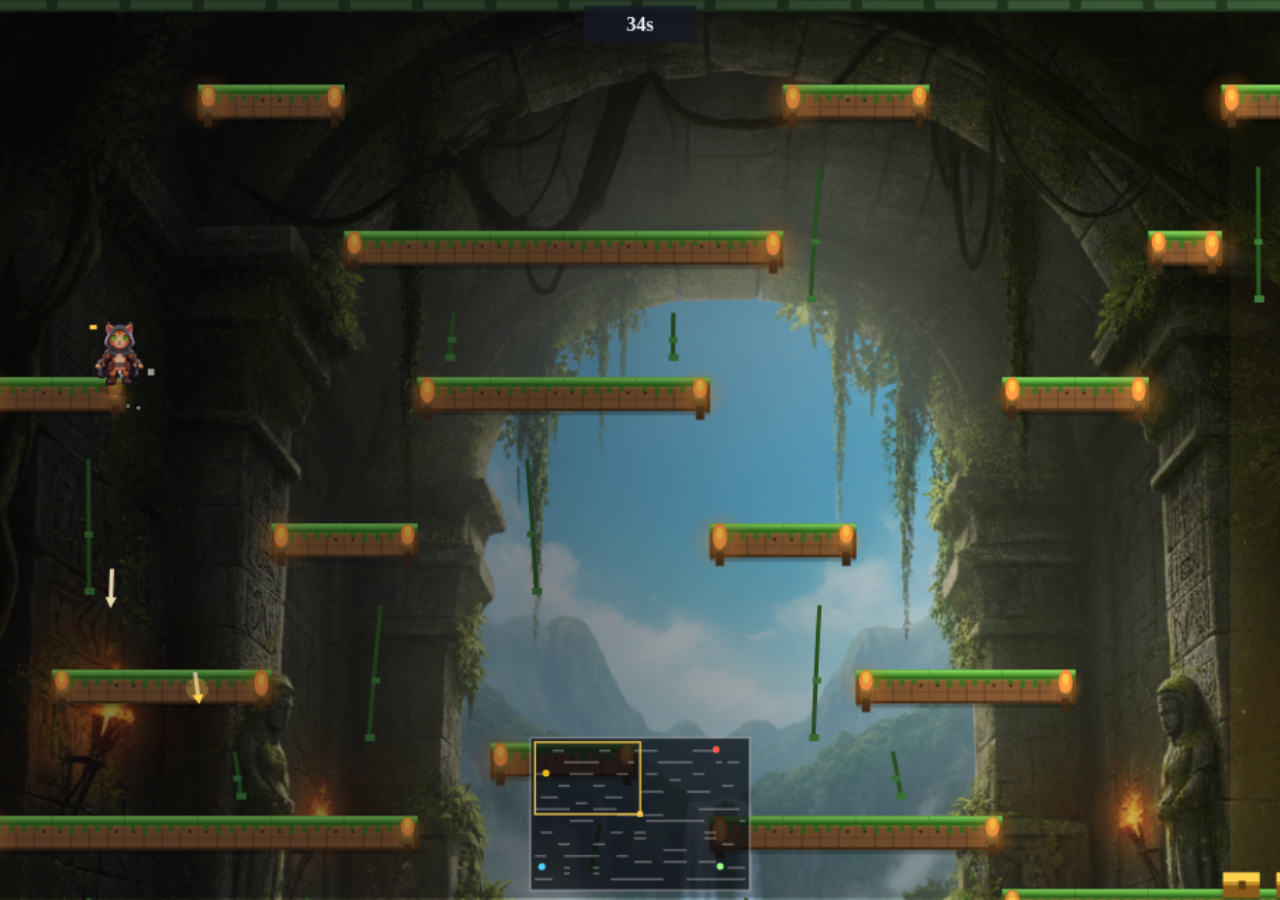
==== demo.html @ 6fd1c480 "Supervivencia: tu monito empieza EN MEDIO del mundo (la cornucopia) - En modo supervivencia el jugad" ====
<!doctype html>
<html lang="en">
<head>
<meta charset="utf-8">
<meta name="viewport" content="width=device-width,initial-scale=1">
<title>HEARTS — live gameplay</title>
<style>
  html,body{margin:0;height:100%;background:#05060f;overflow:hidden}
  #stage{position:absolute;inset:0;display:flex;align-items:center;justify-content:center}
  #game-canvas{width:100%;height:100%;display:block;object-fit:cover}
</style>
</head>
<body>
<div id="stage"><canvas id="game-canvas" width="832" height="640"></canvas></div>

<!-- motor REAL del juego (mismos archivos que index.html) -->
<script src="js/audio.js?v=142"></script>
<script src="js/sprites.js?v=142"></script>
<script src="js/mapart.js?v=142"></script>
<script src="js/themes.js?v=142"></script>
<script src="js/data.js?v=142"></script>
<script src="js/match.js?v=142"></script>
<script src="js/towerfall.js?v=142"></script>
<script>
/* DEMO EN VIVO: corre el motor REAL de HEARTS con 4 bots peleando, ciclando los 9 mundos.
   Sin login, sin HUD, sin audio — puro gameplay para grabar / mostrar en la landing. */
(function(){
  var noop=function(){};
  // silenciar audio (autoplay embebido) y desconectar el HUD (aquí no existe #hud-players)
  window.SFX  = new Proxy({}, {get:function(){ return noop; }});
  window.MUSIC= new Proxy({}, {get:function(){ return noop; }});
  if(window.KIT) window.KIT.updateHudPlayers = noop;
  try{ DATA.load(); }catch(e){}

  var cv=document.getElementById('game-canvas');
  var ECOS=['selva','tokyo','japon','volcan','grecia','china','egipto','nieve','desierto'];
  var COLORS=['#e8c11e','#ff5a4d','#4dd2ff','#9dff8a','#c77dff','#ffa64d'];
  var e=0;

  function pick(n){
    var pool=DATA.ANIMALS.slice(), out=[];
    for(var i=0;i<n && pool.length;i++){ out.push(pool.splice(Math.floor(Math.random()*pool.length),1)[0]); }
    return out;
  }
  function run(){
    var eco=ECOS[e%ECOS.length]; e++;
    var players=pick(4).map(function(a,i){
      return { name:DATA.BOT_NAMES[(i+e*3)%DATA.BOT_NAMES.length], animal:a, bot:true,
        color:COLORS[i%COLORS.length], weapon:DATA.byWeapon['bow_wood'],
        hp:DATA.ECON.LIVES, elim:false, koRound:false };
    });
    var cfg={ duration:34, minAlive:1, variant:Math.floor(Math.random()*3), rain:0 };
    try{ TOWERFALL.start(cv, players, cfg, function(){ setTimeout(run, 650); }, eco); }
    catch(err){ console.warn('demo retry', err); setTimeout(run, 1500); }
  }
  // CARGA los stickers reales (los animales) y arranca el loop infinito de partidas
  var started=false, go=function(){ if(started) return; started=true; run(); };
  Sprites.load(DATA.ANIMALS).then(go);
  setTimeout(go, 2500);   // fallback por si el server tarda
})();
</script>
</body>
</html>
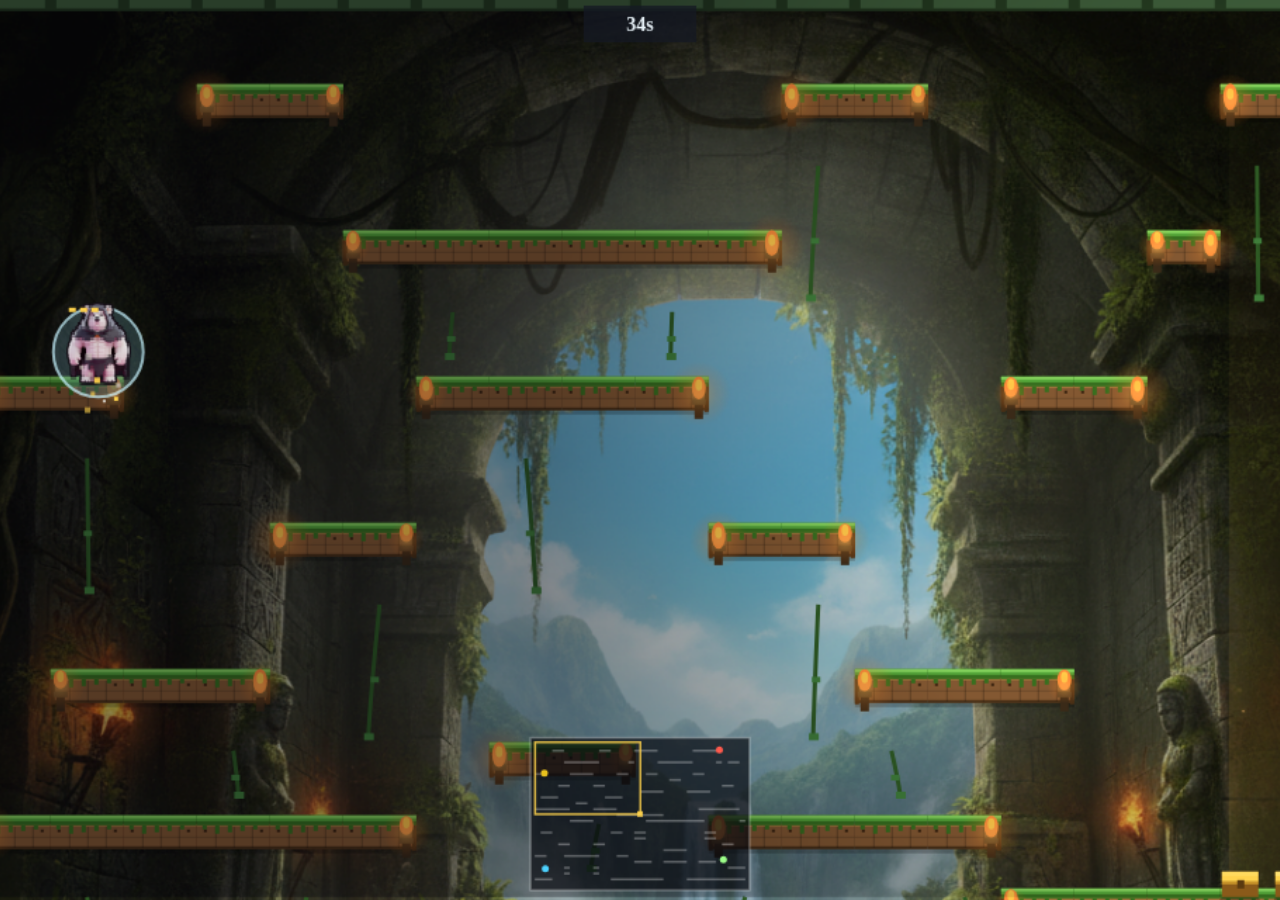
==== commit 7e32a59d: "Ruleta rediseñada estilo PREGUNTADOS (Trivia Crack) André: "la animación de la rueda es horrible, ag" ====
--- a/demo.html
+++ b/demo.html
@@ -14,13 +14,13 @@
 <div id="stage"><canvas id="game-canvas" width="832" height="640"></canvas></div>
 
 <!-- motor REAL del juego (mismos archivos que index.html) -->
-<script src="js/audio.js?v=142"></script>
-<script src="js/sprites.js?v=142"></script>
-<script src="js/mapart.js?v=142"></script>
-<script src="js/themes.js?v=142"></script>
-<script src="js/data.js?v=142"></script>
-<script src="js/match.js?v=142"></script>
-<script src="js/towerfall.js?v=142"></script>
+<script src="js/audio.js?v=146"></script>
+<script src="js/sprites.js?v=146"></script>
+<script src="js/mapart.js?v=146"></script>
+<script src="js/themes.js?v=146"></script>
+<script src="js/data.js?v=146"></script>
+<script src="js/match.js?v=146"></script>
+<script src="js/towerfall.js?v=146"></script>
 <script>
 /* DEMO EN VIVO: corre el motor REAL de HEARTS con 4 bots peleando, ciclando los 9 mundos.
    Sin login, sin HUD, sin audio — puro gameplay para grabar / mostrar en la landing. */
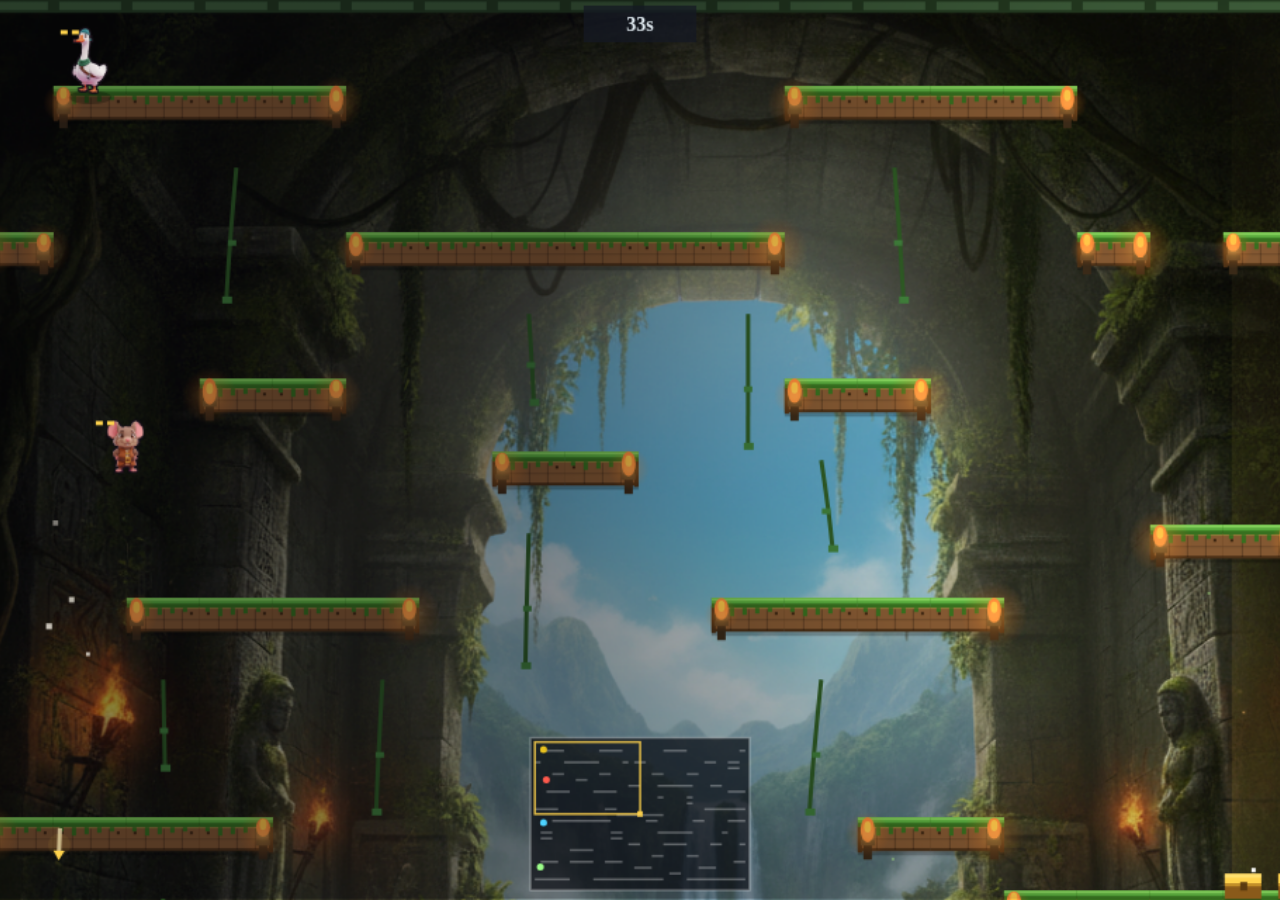
==== commit 10f59c1a: "CTF: regresa el mundo grande (cámara suave) — las paredes siguen frenando el rodeo André: "los movim" ====
--- a/demo.html
+++ b/demo.html
@@ -14,13 +14,13 @@
 <div id="stage"><canvas id="game-canvas" width="832" height="640"></canvas></div>
 
 <!-- motor REAL del juego (mismos archivos que index.html) -->
-<script src="js/audio.js?v=146"></script>
-<script src="js/sprites.js?v=146"></script>
-<script src="js/mapart.js?v=146"></script>
-<script src="js/themes.js?v=146"></script>
-<script src="js/data.js?v=146"></script>
-<script src="js/match.js?v=146"></script>
-<script src="js/towerfall.js?v=146"></script>
+<script src="js/audio.js?v=147"></script>
+<script src="js/sprites.js?v=147"></script>
+<script src="js/mapart.js?v=147"></script>
+<script src="js/themes.js?v=147"></script>
+<script src="js/data.js?v=147"></script>
+<script src="js/match.js?v=147"></script>
+<script src="js/towerfall.js?v=147"></script>
 <script>
 /* DEMO EN VIVO: corre el motor REAL de HEARTS con 4 bots peleando, ciclando los 9 mundos.
    Sin login, sin HUD, sin audio — puro gameplay para grabar / mostrar en la landing. */
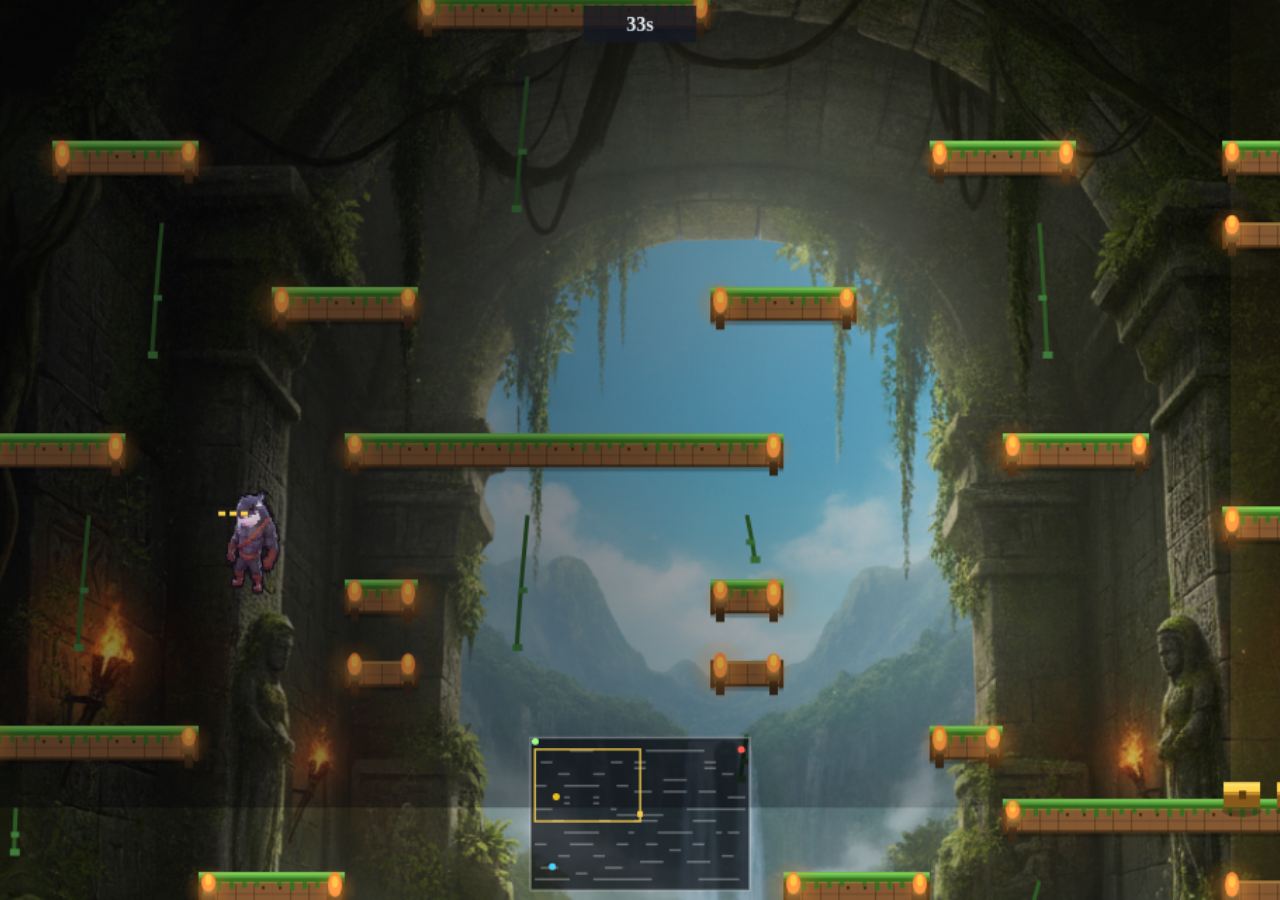
==== commit de152593: "La ruleta → MAPA DEL MUNDO con zoom (selector de arena de ¡Batalla!) André: "muestra la rueda así [m" ====
--- a/demo.html
+++ b/demo.html
@@ -14,13 +14,13 @@
 <div id="stage"><canvas id="game-canvas" width="832" height="640"></canvas></div>
 
 <!-- motor REAL del juego (mismos archivos que index.html) -->
-<script src="js/audio.js?v=147"></script>
-<script src="js/sprites.js?v=147"></script>
-<script src="js/mapart.js?v=147"></script>
-<script src="js/themes.js?v=147"></script>
-<script src="js/data.js?v=147"></script>
-<script src="js/match.js?v=147"></script>
-<script src="js/towerfall.js?v=147"></script>
+<script src="js/audio.js?v=150"></script>
+<script src="js/sprites.js?v=150"></script>
+<script src="js/mapart.js?v=150"></script>
+<script src="js/themes.js?v=150"></script>
+<script src="js/data.js?v=150"></script>
+<script src="js/match.js?v=150"></script>
+<script src="js/towerfall.js?v=150"></script>
 <script>
 /* DEMO EN VIVO: corre el motor REAL de HEARTS con 4 bots peleando, ciclando los 9 mundos.
    Sin login, sin HUD, sin audio — puro gameplay para grabar / mostrar en la landing. */
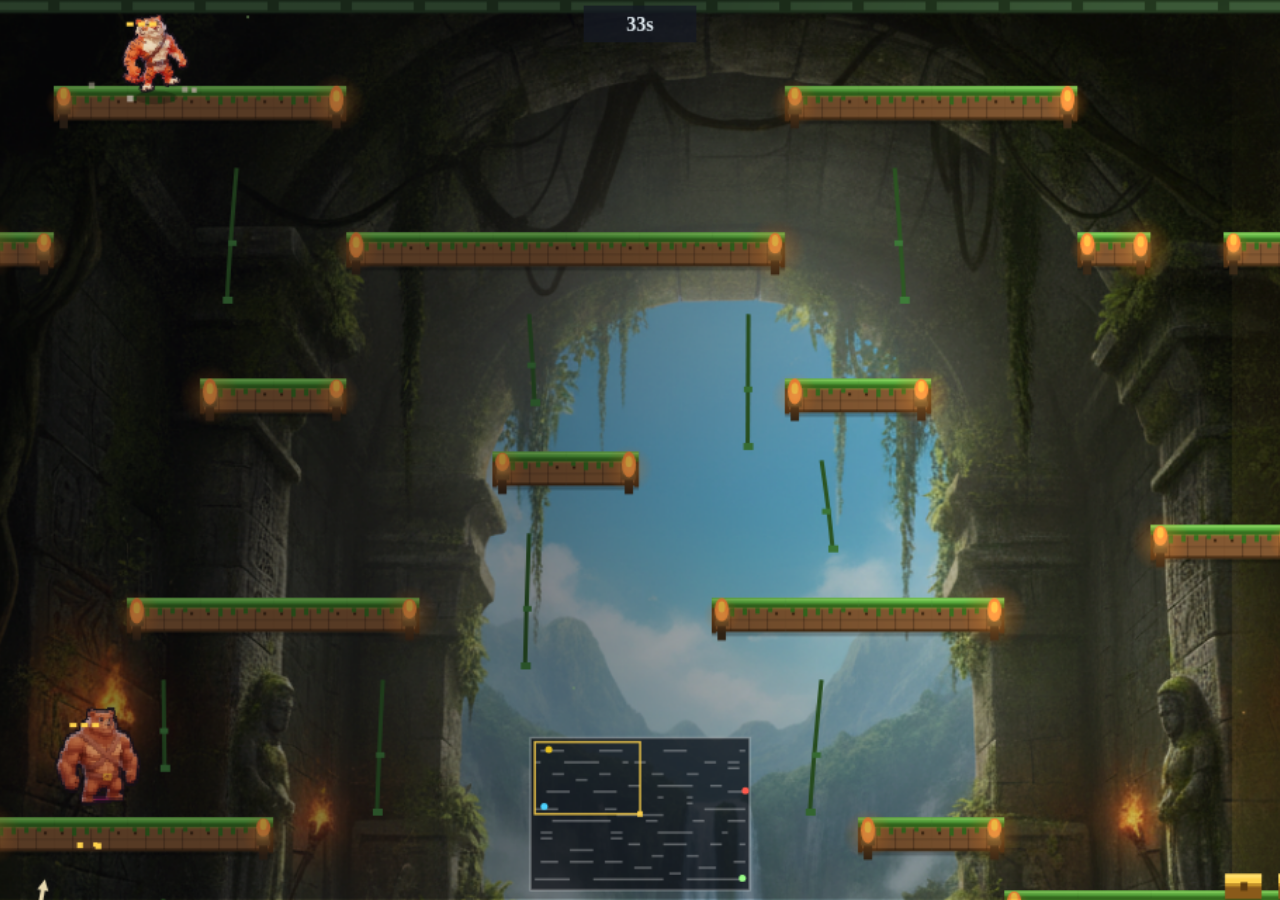
==== commit 80c2ba45: "Música ÉPICA sintetizada estilo Elden Ring (orquesta oscura WebAudio) André: "cambia la música a una" ====
--- a/demo.html
+++ b/demo.html
@@ -14,13 +14,13 @@
 <div id="stage"><canvas id="game-canvas" width="832" height="640"></canvas></div>
 
 <!-- motor REAL del juego (mismos archivos que index.html) -->
-<script src="js/audio.js?v=150"></script>
-<script src="js/sprites.js?v=150"></script>
-<script src="js/mapart.js?v=150"></script>
-<script src="js/themes.js?v=150"></script>
-<script src="js/data.js?v=150"></script>
-<script src="js/match.js?v=150"></script>
-<script src="js/towerfall.js?v=150"></script>
+<script src="js/audio.js?v=153"></script>
+<script src="js/sprites.js?v=153"></script>
+<script src="js/mapart.js?v=153"></script>
+<script src="js/themes.js?v=153"></script>
+<script src="js/data.js?v=153"></script>
+<script src="js/match.js?v=153"></script>
+<script src="js/towerfall.js?v=153"></script>
 <script>
 /* DEMO EN VIVO: corre el motor REAL de HEARTS con 4 bots peleando, ciclando los 9 mundos.
    Sin login, sin HUD, sin audio — puro gameplay para grabar / mostrar en la landing. */
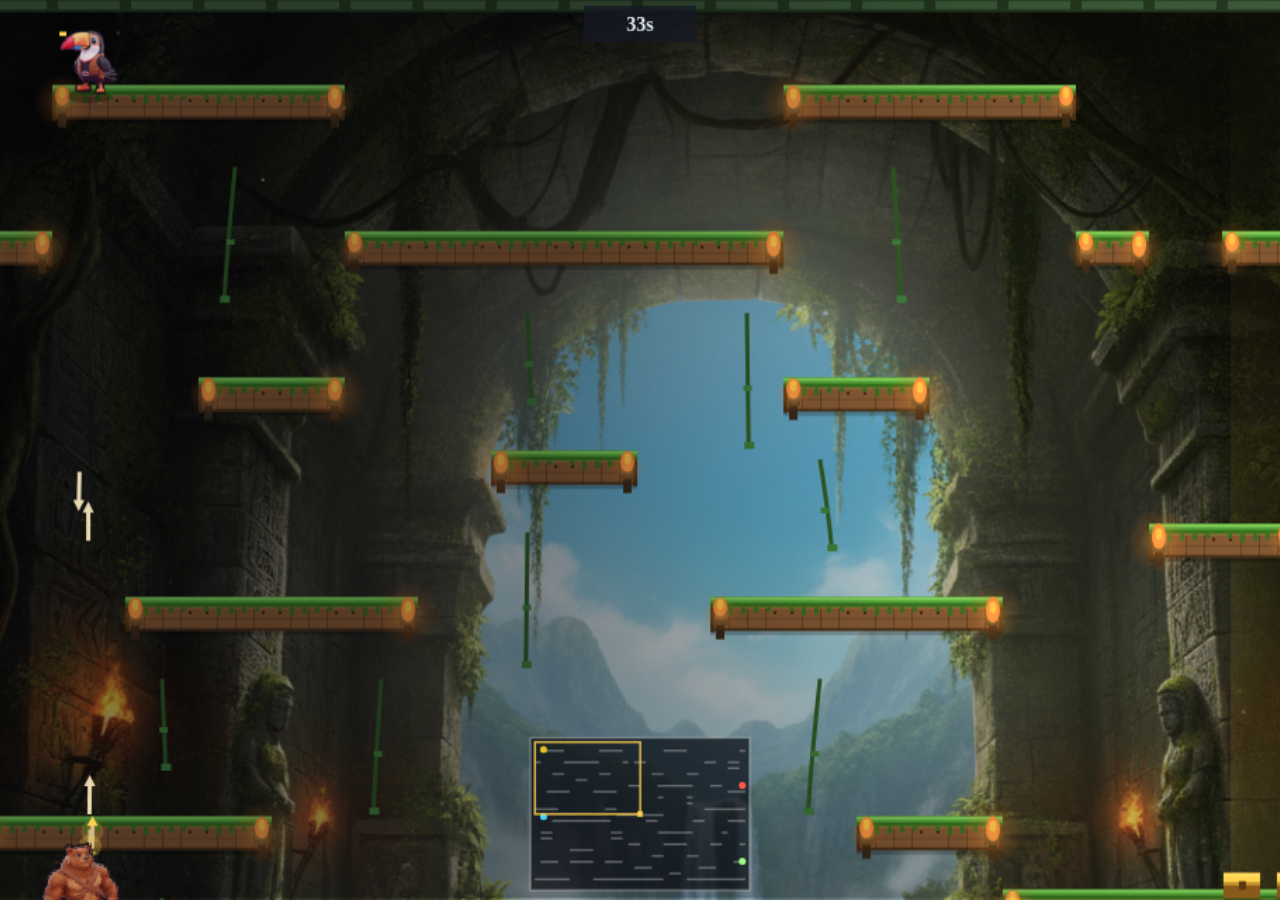
==== commit b3e75eef: "Bots mucho más competitivos (los 3 motores) André: "haz los bots mucho más competitivos".  TOWERFALL" ====
--- a/demo.html
+++ b/demo.html
@@ -14,13 +14,13 @@
 <div id="stage"><canvas id="game-canvas" width="832" height="640"></canvas></div>
 
 <!-- motor REAL del juego (mismos archivos que index.html) -->
-<script src="js/audio.js?v=153"></script>
-<script src="js/sprites.js?v=153"></script>
-<script src="js/mapart.js?v=153"></script>
-<script src="js/themes.js?v=153"></script>
-<script src="js/data.js?v=153"></script>
-<script src="js/match.js?v=153"></script>
-<script src="js/towerfall.js?v=153"></script>
+<script src="js/audio.js?v=154"></script>
+<script src="js/sprites.js?v=154"></script>
+<script src="js/mapart.js?v=154"></script>
+<script src="js/themes.js?v=154"></script>
+<script src="js/data.js?v=154"></script>
+<script src="js/match.js?v=154"></script>
+<script src="js/towerfall.js?v=154"></script>
 <script>
 /* DEMO EN VIVO: corre el motor REAL de HEARTS con 4 bots peleando, ciclando los 9 mundos.
    Sin login, sin HUD, sin audio — puro gameplay para grabar / mostrar en la landing. */
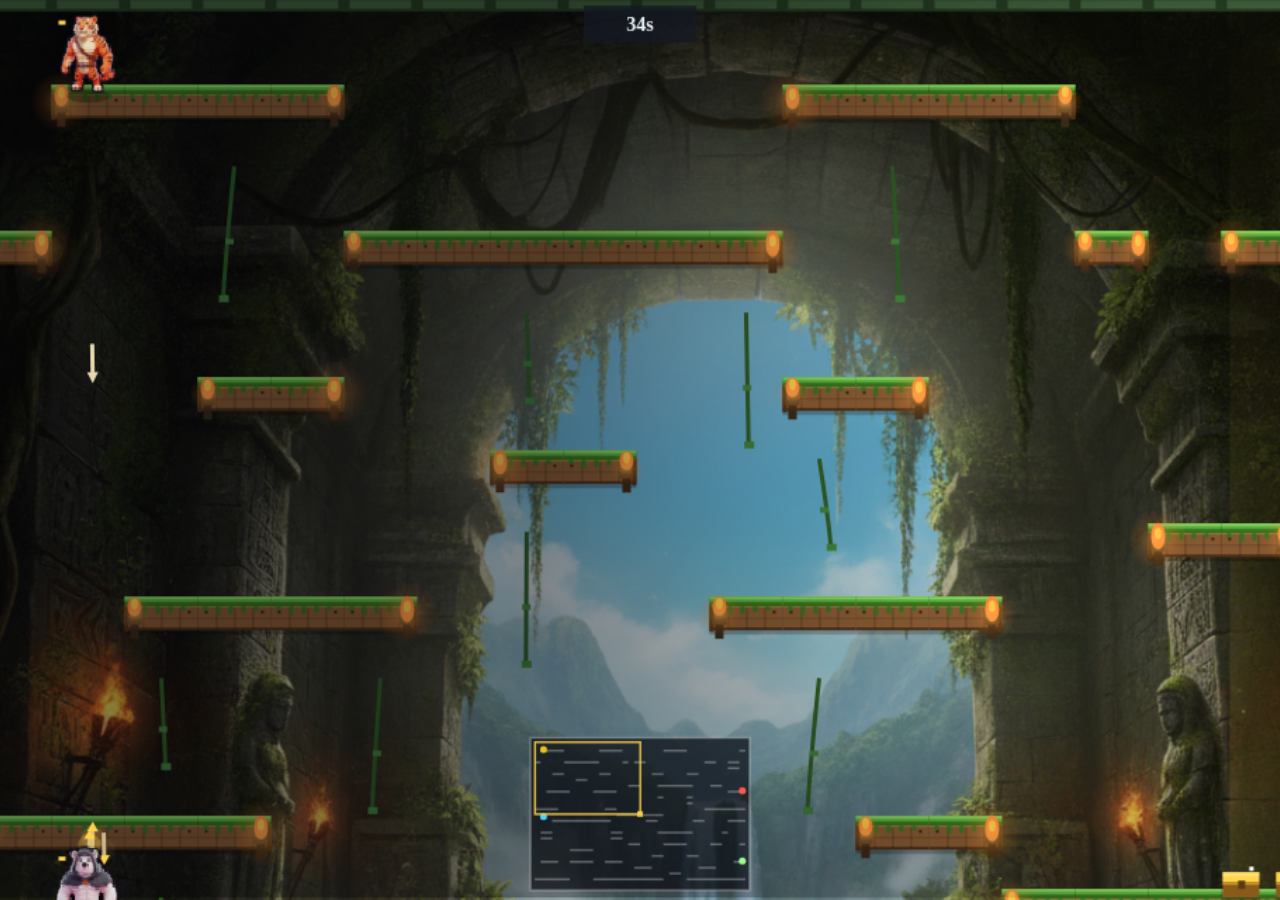
==== commit c1b46798: "Canción más larga (16 compases) + arreglo de modo trabado - Música: progresión extendida de 4 a 16 c" ====
--- a/demo.html
+++ b/demo.html
@@ -14,13 +14,13 @@
 <div id="stage"><canvas id="game-canvas" width="832" height="640"></canvas></div>
 
 <!-- motor REAL del juego (mismos archivos que index.html) -->
-<script src="js/audio.js?v=154"></script>
-<script src="js/sprites.js?v=154"></script>
-<script src="js/mapart.js?v=154"></script>
-<script src="js/themes.js?v=154"></script>
-<script src="js/data.js?v=154"></script>
-<script src="js/match.js?v=154"></script>
-<script src="js/towerfall.js?v=154"></script>
+<script src="js/audio.js?v=155"></script>
+<script src="js/sprites.js?v=155"></script>
+<script src="js/mapart.js?v=155"></script>
+<script src="js/themes.js?v=155"></script>
+<script src="js/data.js?v=155"></script>
+<script src="js/match.js?v=155"></script>
+<script src="js/towerfall.js?v=155"></script>
 <script>
 /* DEMO EN VIVO: corre el motor REAL de HEARTS con 4 bots peleando, ciclando los 9 mundos.
    Sin login, sin HUD, sin audio — puro gameplay para grabar / mostrar en la landing. */
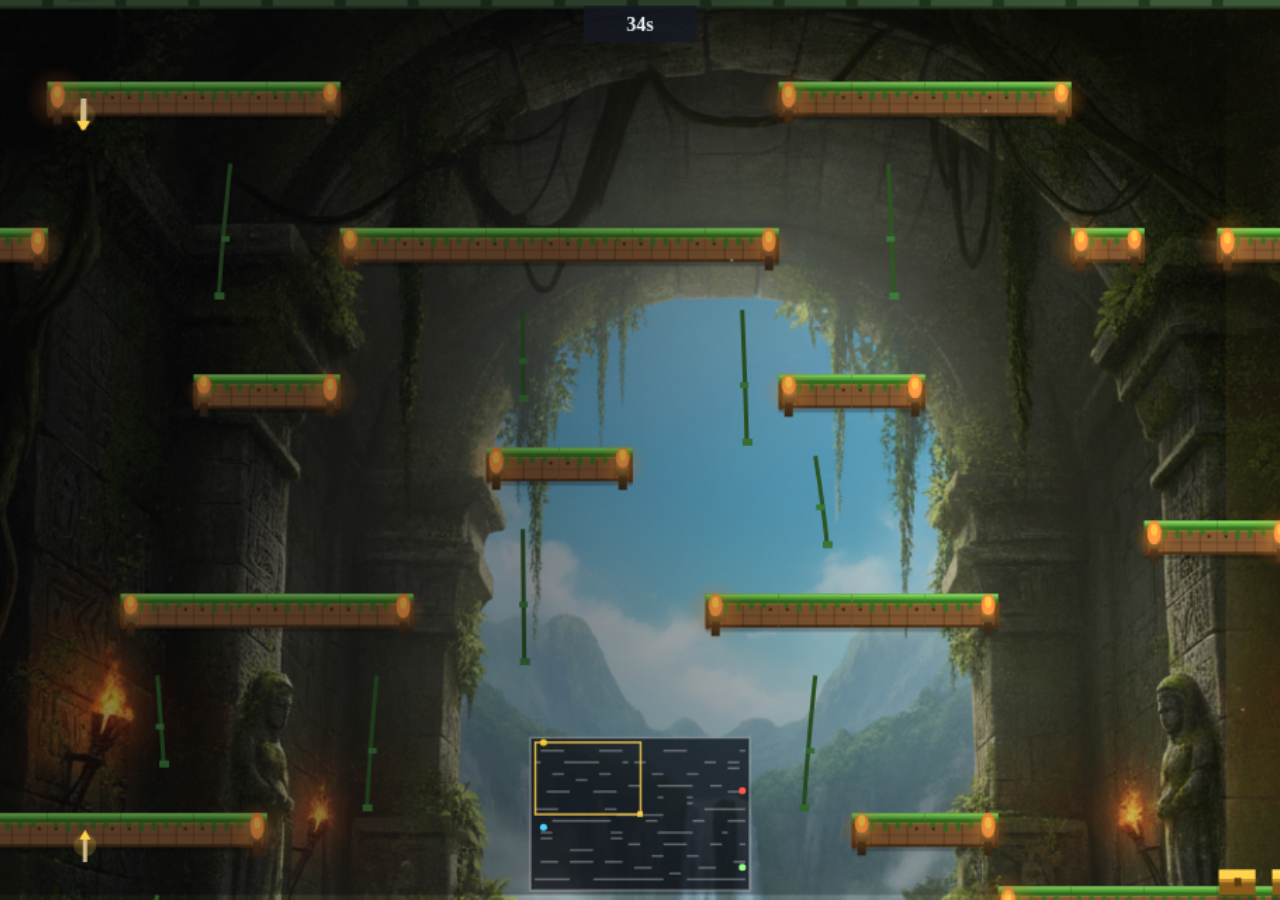
==== commit b129d32f: "Fix pantalla NEGRA que no avanza al juego (mapas nuevos sin registrar) CAUSA RAÍZ (desde v152): al a" ====
--- a/demo.html
+++ b/demo.html
@@ -14,13 +14,13 @@
 <div id="stage"><canvas id="game-canvas" width="832" height="640"></canvas></div>
 
 <!-- motor REAL del juego (mismos archivos que index.html) -->
-<script src="js/audio.js?v=155"></script>
-<script src="js/sprites.js?v=155"></script>
-<script src="js/mapart.js?v=155"></script>
-<script src="js/themes.js?v=155"></script>
-<script src="js/data.js?v=155"></script>
-<script src="js/match.js?v=155"></script>
-<script src="js/towerfall.js?v=155"></script>
+<script src="js/audio.js?v=156"></script>
+<script src="js/sprites.js?v=156"></script>
+<script src="js/mapart.js?v=156"></script>
+<script src="js/themes.js?v=156"></script>
+<script src="js/data.js?v=156"></script>
+<script src="js/match.js?v=156"></script>
+<script src="js/towerfall.js?v=156"></script>
 <script>
 /* DEMO EN VIVO: corre el motor REAL de HEARTS con 4 bots peleando, ciclando los 9 mundos.
    Sin login, sin HUD, sin audio — puro gameplay para grabar / mostrar en la landing. */
